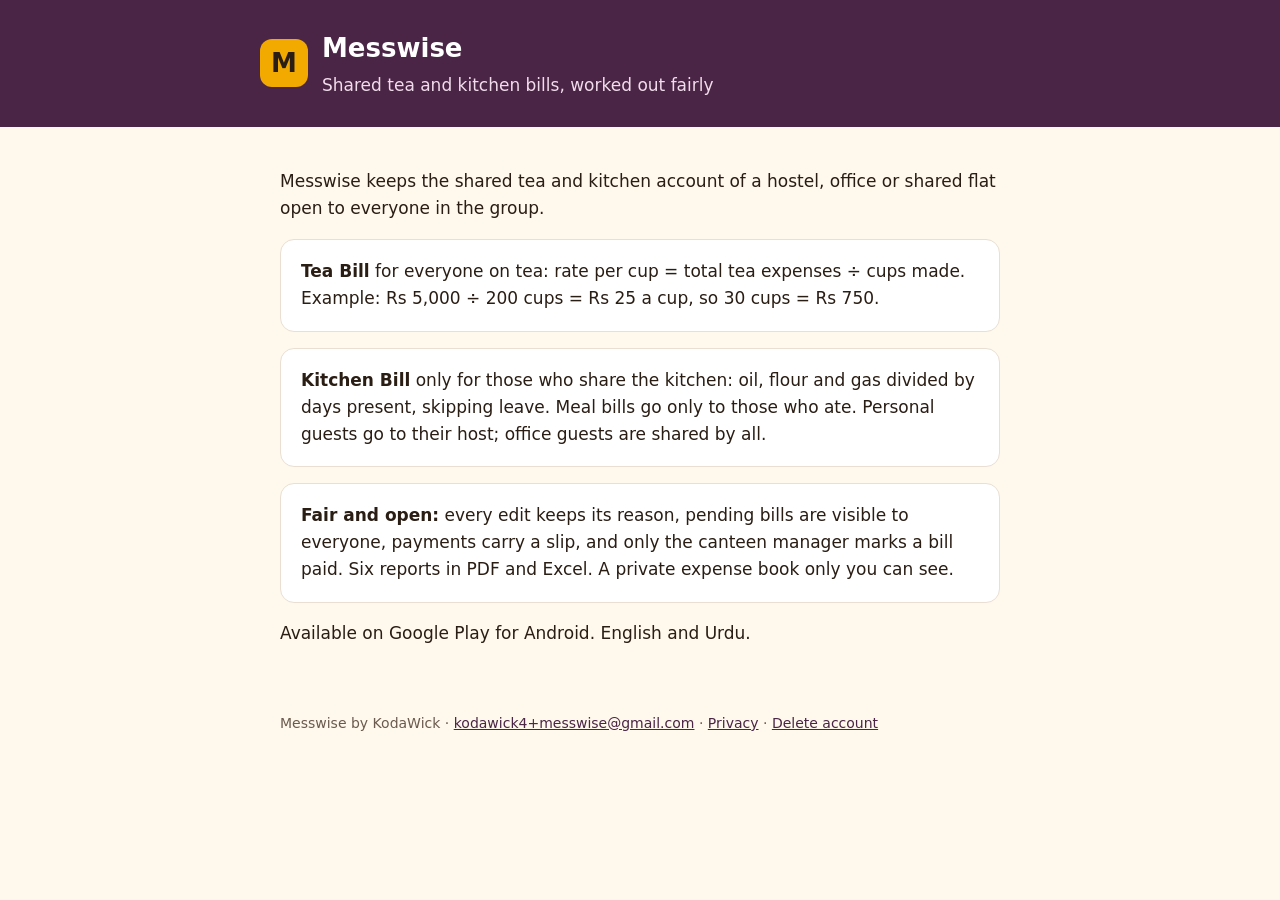
==== site/index.html @ d35a5787 "Messwise 1.0.0: Android app, Supabase backend, reports, site and store assets Co-Authored-By: Claude" ====
<!doctype html><html lang="en"><head><meta charset="utf-8"><meta name="viewport" content="width=device-width,initial-scale=1"><link rel="stylesheet" href="style.css"><title>Messwise — shared tea and kitchen bills</title></head><body><header><div class="w"><div class="mark">M</div><div><h1>Messwise</h1><p>Shared tea and kitchen bills, worked out fairly</p></div></div></header><main>
<p>Messwise keeps the shared tea and kitchen account of a hostel, office or shared flat open to everyone in the group.</p>
<div class="card"><strong>Tea Bill</strong> for everyone on tea: rate per cup = total tea expenses ÷ cups made. Example: Rs 5,000 ÷ 200 cups = Rs 25 a cup, so 30 cups = Rs 750.</div>
<div class="card"><strong>Kitchen Bill</strong> only for those who share the kitchen: oil, flour and gas divided by days present, skipping leave. Meal bills go only to those who ate. Personal guests go to their host; office guests are shared by all.</div>
<div class="card"><strong>Fair and open:</strong> every edit keeps its reason, pending bills are visible to everyone, payments carry a slip, and only the canteen manager marks a bill paid. Six reports in PDF and Excel. A private expense book only you can see.</div>
<p>Available on Google Play for Android. English and Urdu.</p></main><footer>Messwise by KodaWick · <a href="mailto:kodawick4+messwise@gmail.com">kodawick4+messwise@gmail.com</a> · <a href="privacy.html">Privacy</a> · <a href="delete-account.html">Delete account</a></footer></body></html>
---- site/style.css ----
:root{--aub:#4A2545;--tur:#F2A900;--ink:#2A1D14;--muted:#6B5B4E;--cream:#FFF8EC;--line:#E9DFD3}
*{box-sizing:border-box}body{margin:0;font:17px/1.6 system-ui,-apple-system,"Segoe UI",Roboto,sans-serif;color:var(--ink);background:var(--cream)}
header{background:var(--aub);color:#fff;padding:28px 20px}header .w{max-width:760px;margin:auto;display:flex;gap:14px;align-items:center}
.mark{width:48px;height:48px;border-radius:12px;background:var(--tur);color:var(--ink);font-weight:800;font-size:26px;display:grid;place-items:center}
h1{margin:0;font-size:26px}header p{margin:2px 0 0;color:#F1DCEC}
main{max-width:760px;margin:auto;padding:24px 20px 48px}h2{color:var(--aub);margin-top:32px}
a{color:var(--aub)}.card{background:#fff;border:1px solid var(--line);border-radius:14px;padding:18px 20px;margin:16px 0}
footer{max-width:760px;margin:auto;padding:0 20px 40px;color:var(--muted);font-size:14px}
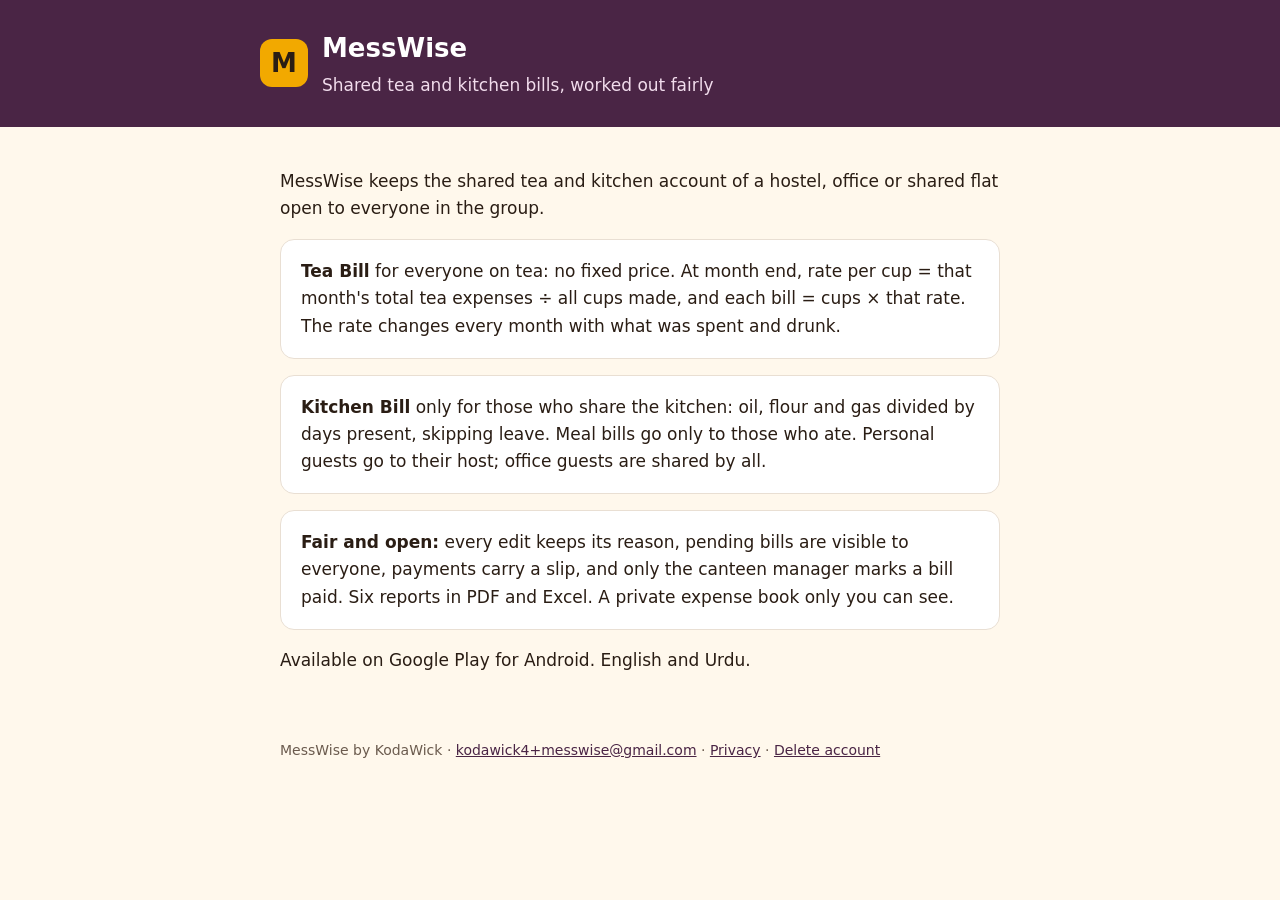
==== commit c0c00520: "Name shown as MessWise; plain steam logo and banner with no figures; tea rate wording Co-Authored-By" ====
--- a/site/index.html
+++ b/site/index.html
@@ -1,6 +1,6 @@
-<!doctype html><html lang="en"><head><meta charset="utf-8"><meta name="viewport" content="width=device-width,initial-scale=1"><link rel="stylesheet" href="style.css"><title>Messwise — shared tea and kitchen bills</title></head><body><header><div class="w"><div class="mark">M</div><div><h1>Messwise</h1><p>Shared tea and kitchen bills, worked out fairly</p></div></div></header><main>
-<p>Messwise keeps the shared tea and kitchen account of a hostel, office or shared flat open to everyone in the group.</p>
-<div class="card"><strong>Tea Bill</strong> for everyone on tea: rate per cup = total tea expenses ÷ cups made. Example: Rs 5,000 ÷ 200 cups = Rs 25 a cup, so 30 cups = Rs 750.</div>
+<!doctype html><html lang="en"><head><meta charset="utf-8"><meta name="viewport" content="width=device-width,initial-scale=1"><link rel="stylesheet" href="style.css"><title>MessWise — shared tea and kitchen bills</title></head><body><header><div class="w"><div class="mark">M</div><div><h1>MessWise</h1><p>Shared tea and kitchen bills, worked out fairly</p></div></div></header><main>
+<p>MessWise keeps the shared tea and kitchen account of a hostel, office or shared flat open to everyone in the group.</p>
+<div class="card"><strong>Tea Bill</strong> for everyone on tea: no fixed price. At month end, rate per cup = that month's total tea expenses ÷ all cups made, and each bill = cups × that rate. The rate changes every month with what was spent and drunk.</div>
 <div class="card"><strong>Kitchen Bill</strong> only for those who share the kitchen: oil, flour and gas divided by days present, skipping leave. Meal bills go only to those who ate. Personal guests go to their host; office guests are shared by all.</div>
 <div class="card"><strong>Fair and open:</strong> every edit keeps its reason, pending bills are visible to everyone, payments carry a slip, and only the canteen manager marks a bill paid. Six reports in PDF and Excel. A private expense book only you can see.</div>
-<p>Available on Google Play for Android. English and Urdu.</p></main><footer>Messwise by KodaWick · <a href="mailto:kodawick4+messwise@gmail.com">kodawick4+messwise@gmail.com</a> · <a href="privacy.html">Privacy</a> · <a href="delete-account.html">Delete account</a></footer></body></html>
+<p>Available on Google Play for Android. English and Urdu.</p></main><footer>MessWise by KodaWick · <a href="mailto:kodawick4+messwise@gmail.com">kodawick4+messwise@gmail.com</a> · <a href="privacy.html">Privacy</a> · <a href="delete-account.html">Delete account</a></footer></body></html>
